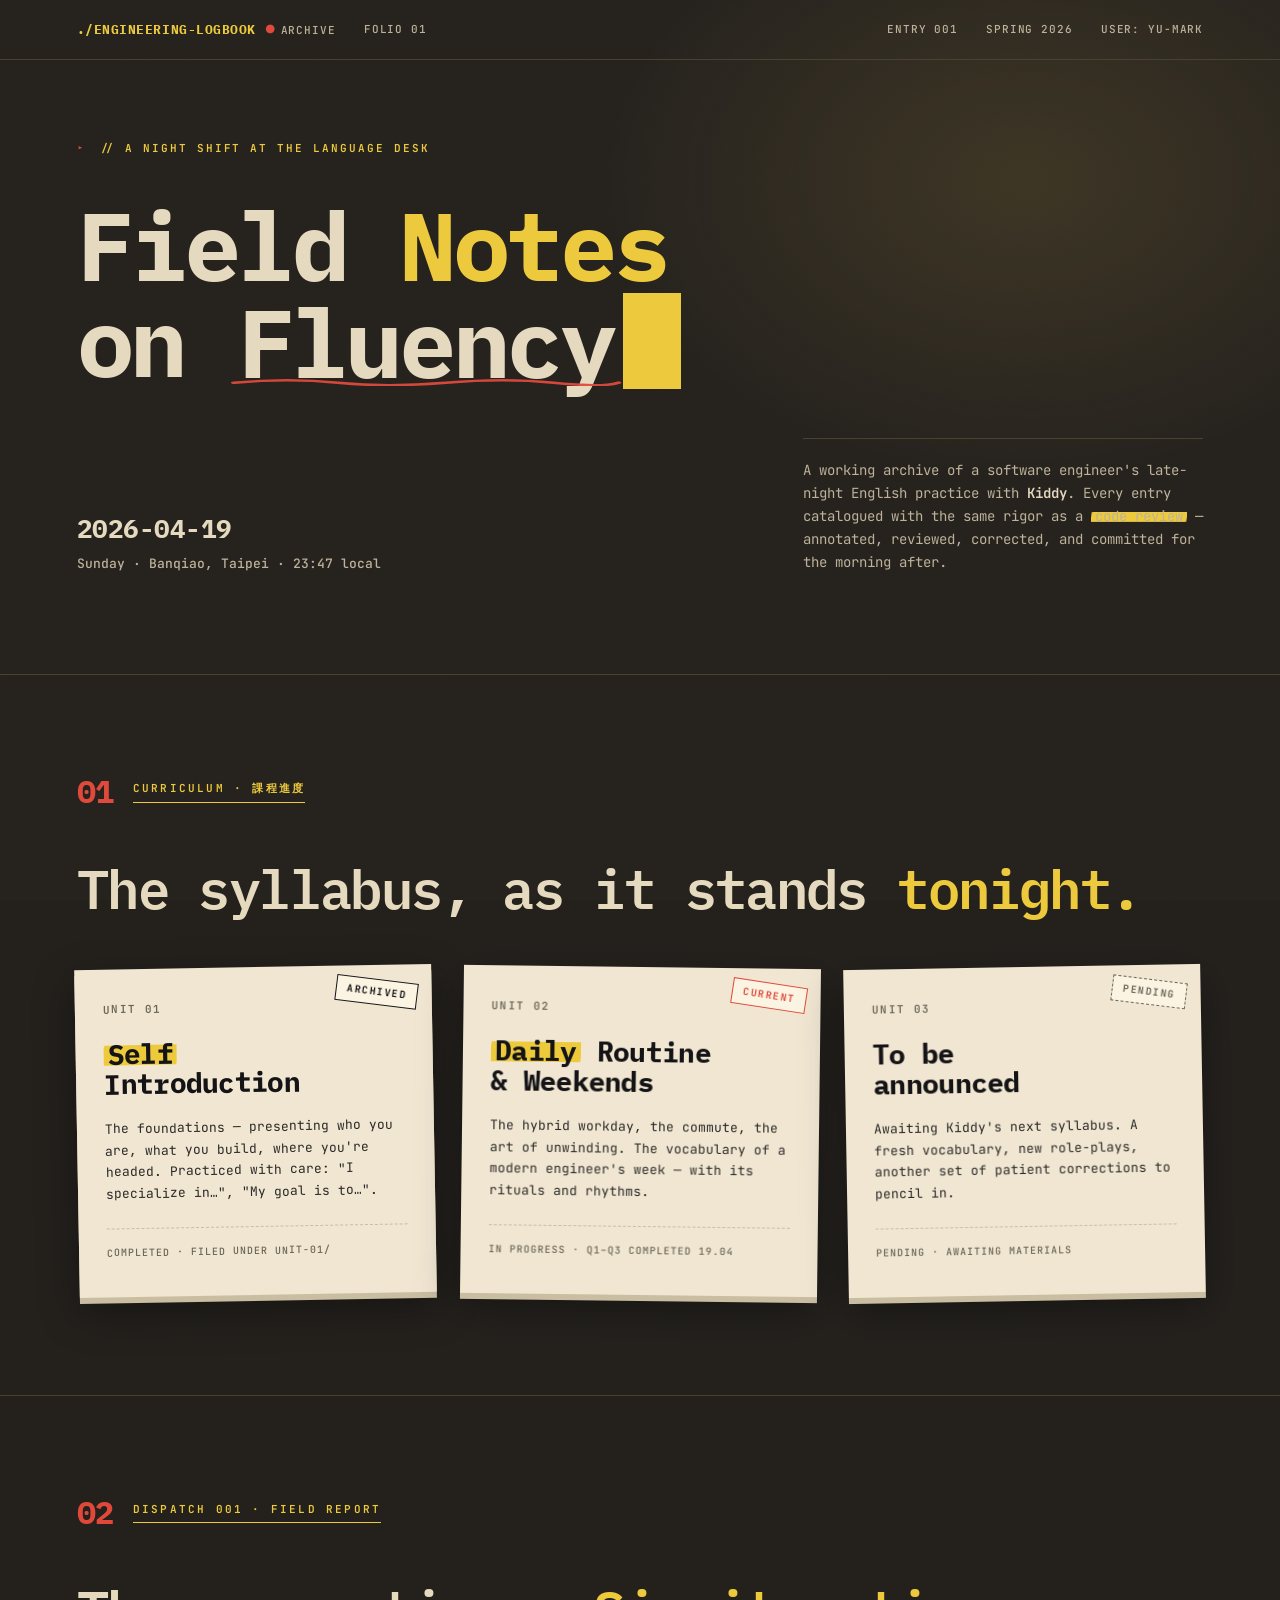
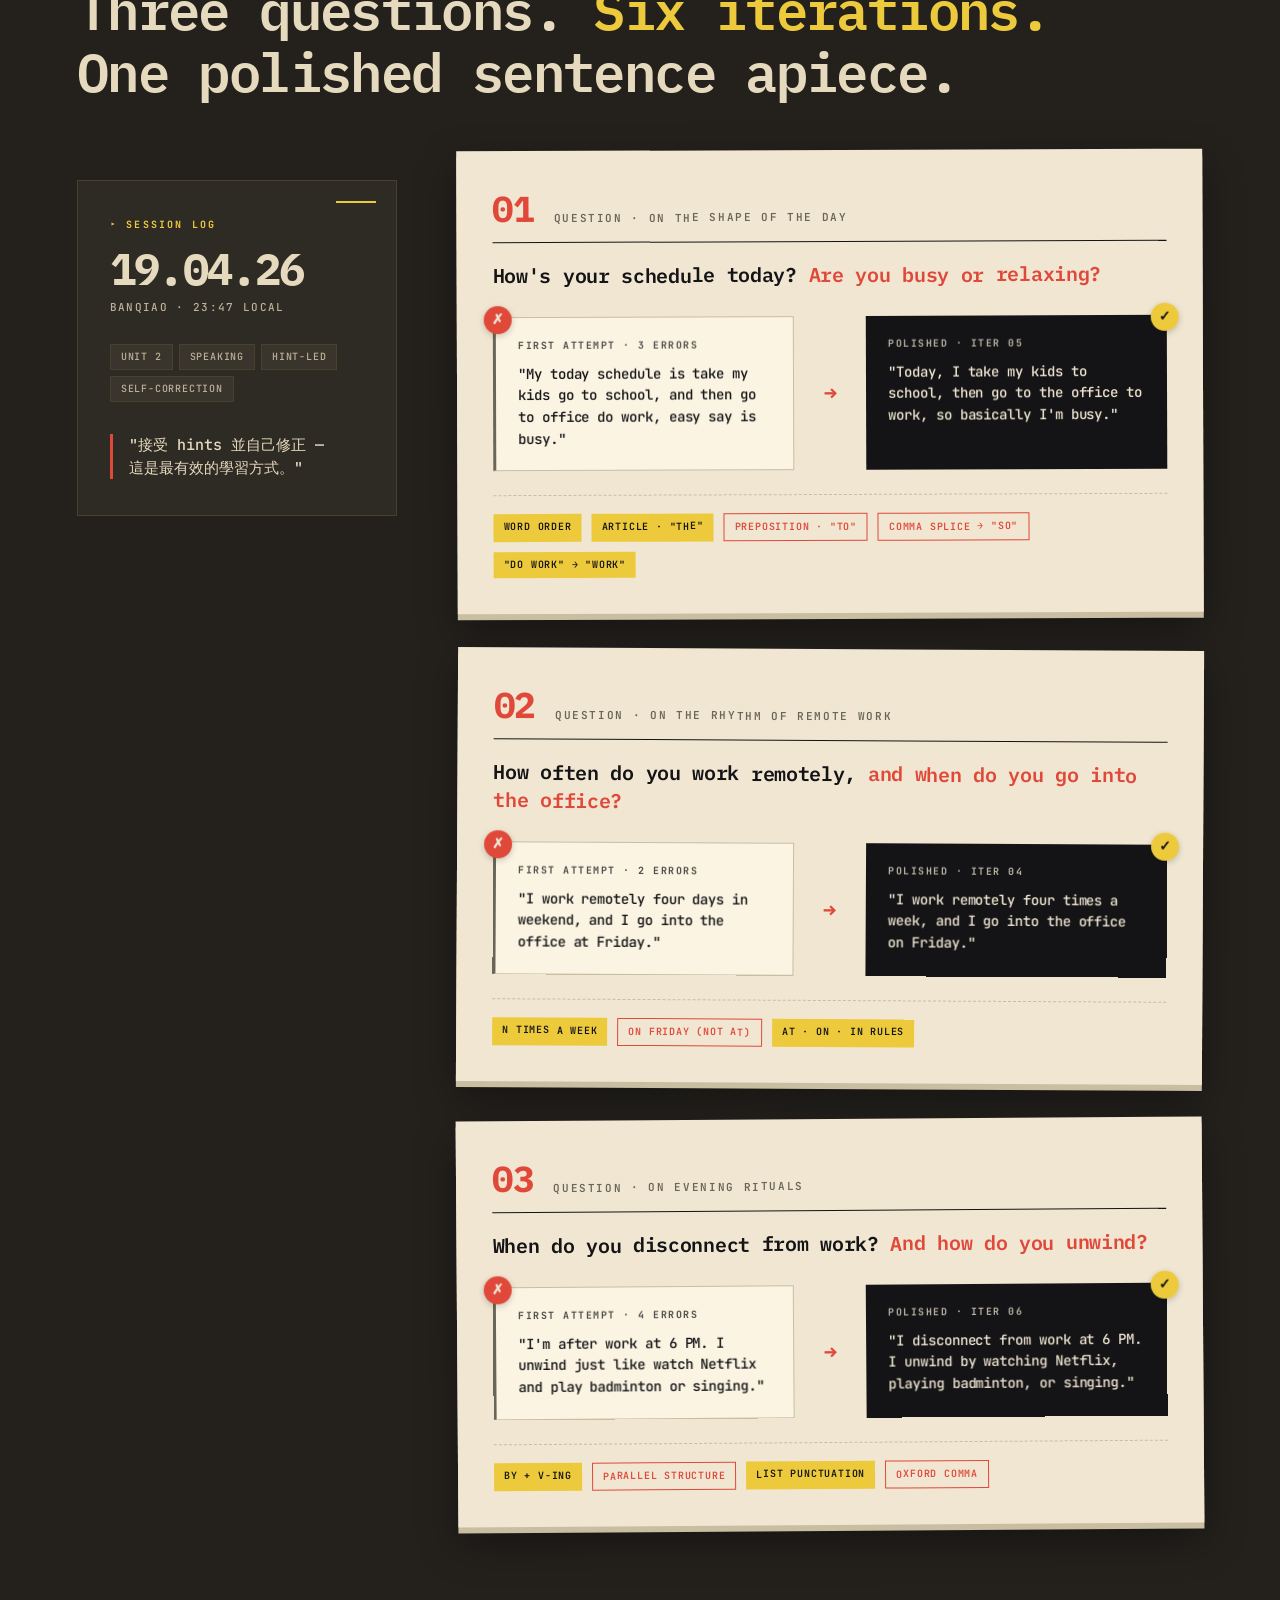
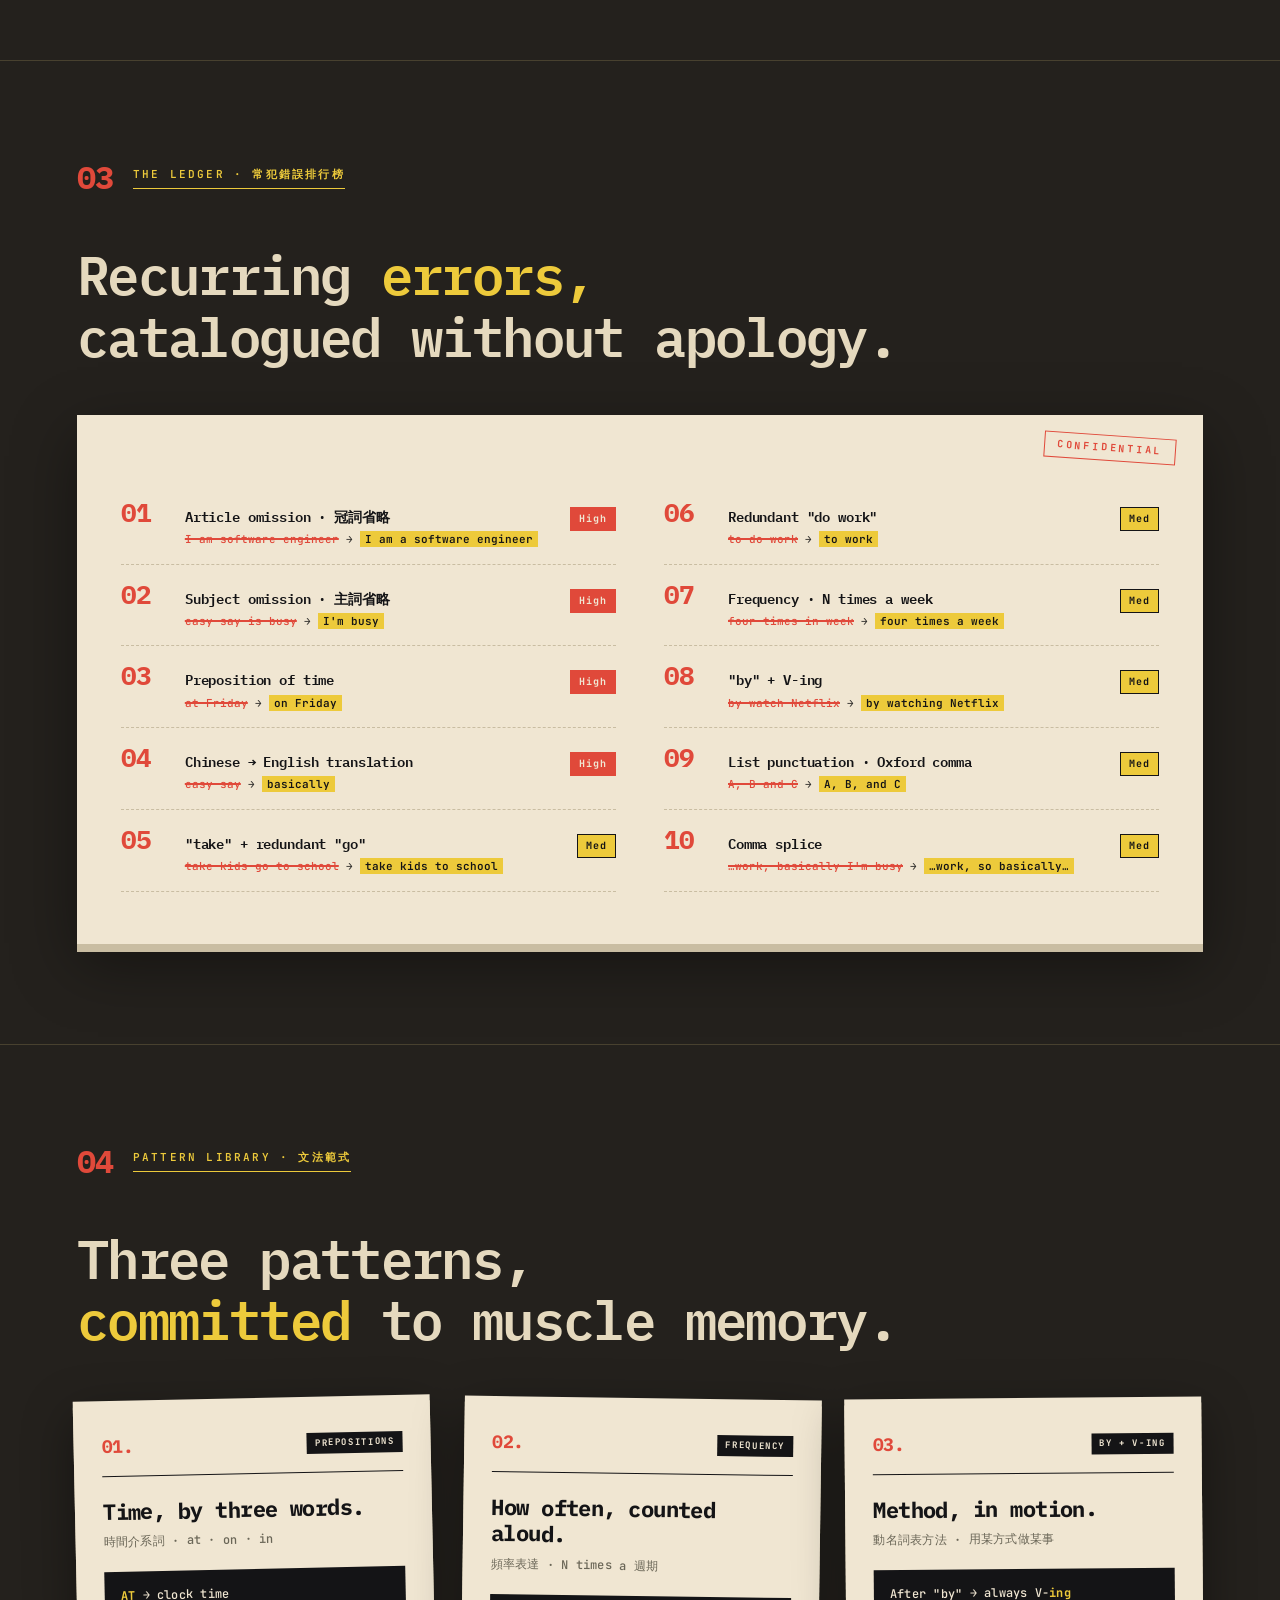
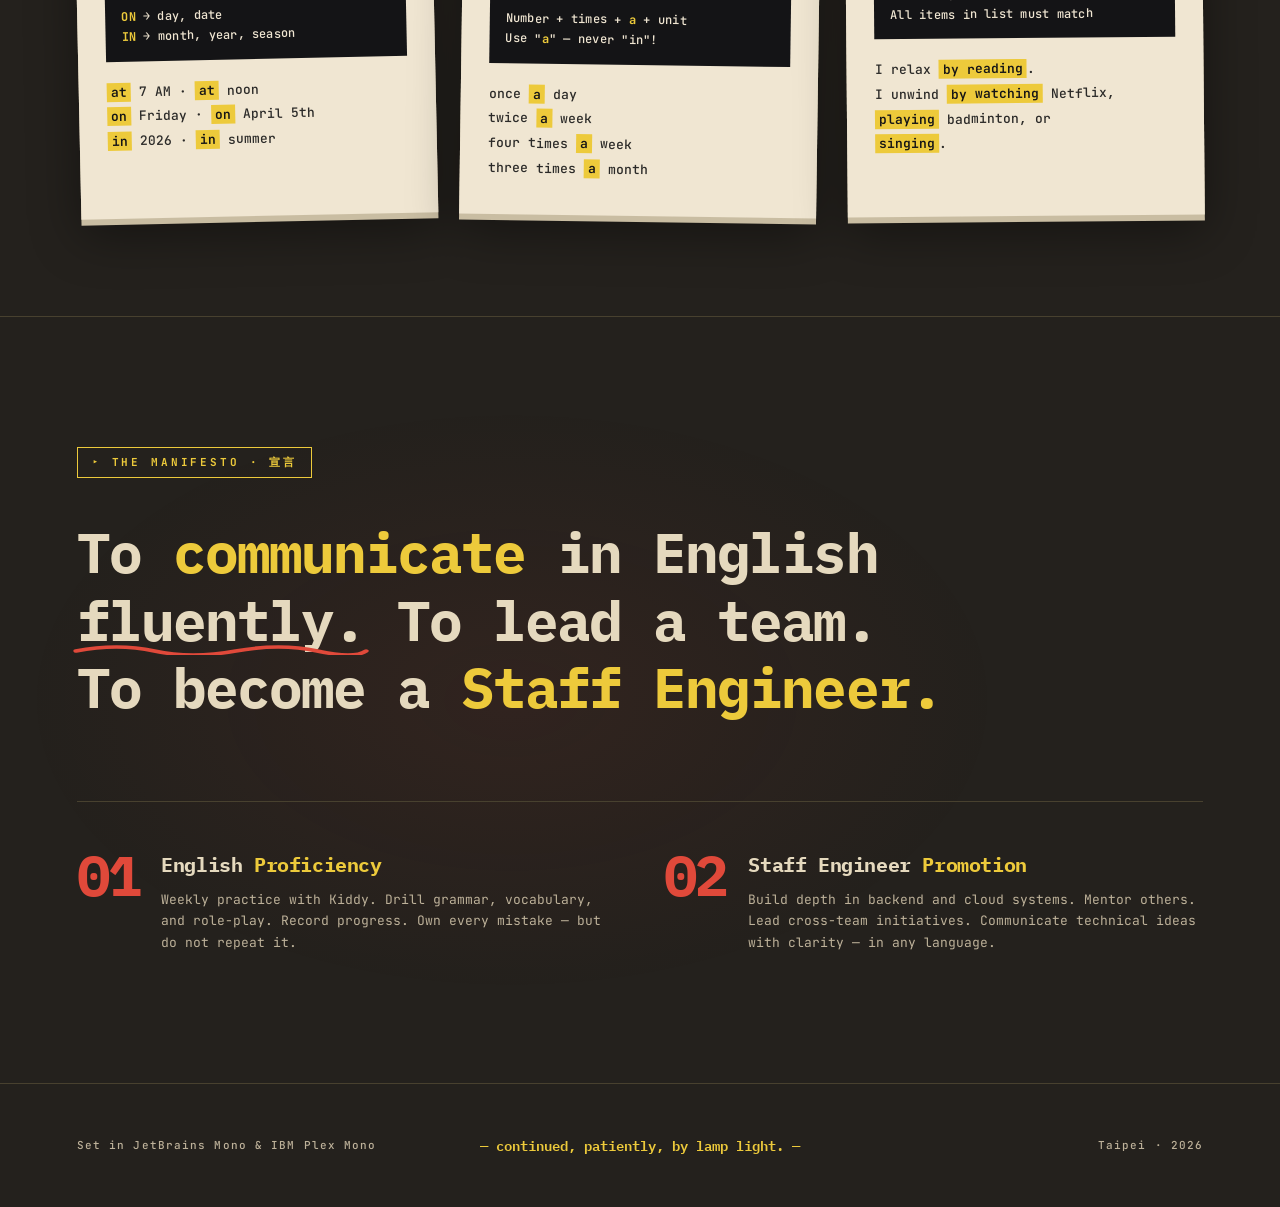
==== dashboard.html @ 689dc73e "feat: add Unit 2 notes, session log, and warm walnut dashboard - Add Unit 2 (Daily Routine) notes an" ====
<!DOCTYPE html>
<html lang="en">
<head>
<meta charset="UTF-8">
<meta name="viewport" content="width=device-width, initial-scale=1.0">
<title>The Engineering Logbook — Yu Mark's Field Notes</title>
<link rel="preconnect" href="https://fonts.googleapis.com">
<link rel="preconnect" href="https://fonts.gstatic.com" crossorigin>
<link href="https://fonts.googleapis.com/css2?family=JetBrains+Mono:ital,wght@0,100..800;1,100..800&family=IBM+Plex+Mono:ital,wght@0,100;0,200;0,300;0,400;0,500;0,600;0,700;1,100;1,200;1,300;1,400;1,500;1,600;1,700&display=swap" rel="stylesheet">
<style>
  :root {
    /* The warm desk — walnut tones, not cold near-black */
    --desk: #24211D;
    --desk-soft: #2E2A24;
    --desk-light: #3A352C;
    --desk-edge: #48412F;

    /* The paper — unchanged, cards should still glow bright */
    --paper: #F0E6D2;
    --paper-bright: #FBF4E3;
    --paper-shadow: #D6CBB2;
    --paper-edge: #C9BDA2;

    /* Text on dark — softer than paper, reduces halation */
    --text-primary: #E5D9BE;
    --text-secondary: #BDB199;
    --text-dim: #847A66;

    /* Real ink colors — used on paper, unchanged */
    --ink: #141416;
    --ink-soft: #2B2A28;
    --ink-light: #6A6657;

    /* Annotation pens — slightly muted for comfort */
    --highlight: #EDCA3B;
    --highlight-deep: #D9B828;
    --pen: #E0493A;
    --pen-deep: #B9311D;
    --eraser: #91C5B8;

    /* Lamp glow — warmer */
    --lamp-glow: rgba(244, 195, 82, 0.12);

    /* Mono system */
    --mono-primary: "JetBrains Mono", ui-monospace, "Menlo", monospace;
    --mono-accent: "IBM Plex Mono", "JetBrains Mono", monospace;
  }

  * { margin: 0; padding: 0; box-sizing: border-box; }
  html { scroll-behavior: smooth; }

  body {
    font-family: var(--mono-primary);
    background: var(--desk);
    color: var(--text-primary);
    font-size: 15px;
    line-height: 1.6;
    font-weight: 400;
    overflow-x: hidden;
    position: relative;
    min-height: 100vh;
    font-feature-settings: "ss02", "calt";
  }

  /* Desk lamp glow — warmer, softer */
  body::after {
    content: '';
    position: fixed;
    top: -20vh;
    right: -20vw;
    width: 80vw;
    height: 80vh;
    background: radial-gradient(ellipse, var(--lamp-glow) 0%, transparent 60%);
    pointer-events: none;
    z-index: 0;
  }

  /* Film grain — reduced opacity since bg is lighter now */
  body::before {
    content: '';
    position: fixed;
    inset: 0;
    background-image: url("data:image/svg+xml;utf8,<svg xmlns='http://www.w3.org/2000/svg' width='220' height='220'><filter id='n'><feTurbulence type='fractalNoise' baseFrequency='0.85' numOctaves='3'/><feColorMatrix values='0 0 0 0 0.95 0 0 0 0 0.9 0 0 0 0 0.8 0 0 0 0.3 0'/></filter><rect width='100%25' height='100%25' filter='url(%23n)'/></svg>");
    opacity: 0.04;
    pointer-events: none;
    z-index: 200;
    mix-blend-mode: screen;
  }

  /* Blinking cursor */
  @keyframes blink {
    0%, 49% { opacity: 1; }
    50%, 100% { opacity: 0; }
  }
  .cursor {
    display: inline-block;
    width: 0.6em;
    height: 1em;
    background: var(--highlight);
    vertical-align: -0.12em;
    margin-left: 0.1em;
    animation: blink 1.1s infinite;
  }

  @keyframes fadeUp {
    from { opacity: 0; transform: translateY(20px); }
    to { opacity: 1; transform: translateY(0); }
  }
  @keyframes slideIn {
    from { opacity: 0; transform: translateX(-20px); }
    to { opacity: 1; transform: translateX(0); }
  }

  /* ═══════ INK / ANNOTATION STYLES ═══════ */

  .highlighted {
    background: linear-gradient(105deg,
      transparent 0%,
      var(--highlight) 2%,
      var(--highlight) 98%,
      transparent 100%);
    background-size: 100% 55%;
    background-position: 0 65%;
    background-repeat: no-repeat;
    padding: 0 4px;
    display: inline;
  }

  .penned {
    position: relative;
    display: inline-block;
    color: var(--pen);
  }
  .penned::after {
    content: '';
    position: absolute;
    left: -2px;
    right: -2px;
    bottom: -5px;
    height: 6px;
    background-image: url("data:image/svg+xml;utf8,<svg xmlns='http://www.w3.org/2000/svg' viewBox='0 0 100 8' preserveAspectRatio='none'><path d='M 0 5 Q 12 1, 25 5 T 50 5 T 75 5 T 100 5' stroke='%23E0493A' stroke-width='1.8' fill='none' stroke-linecap='round'/></svg>");
    background-size: 100% 100%;
    background-repeat: no-repeat;
  }

  .comment {
    color: var(--text-dim);
    font-weight: 400;
  }
  .comment::before { content: '// '; opacity: 0.6; }

  .prompt::before {
    content: '$ ';
    color: var(--highlight);
    font-weight: 600;
  }

  /* ═══════ MASTHEAD ═══════ */

  .masthead {
    padding: 18px 6vw;
    display: flex;
    justify-content: space-between;
    align-items: center;
    font-family: var(--mono-primary);
    font-size: 11px;
    font-weight: 500;
    letter-spacing: 0.08em;
    text-transform: uppercase;
    color: var(--text-secondary);
    border-bottom: 1px solid var(--desk-edge);
    position: relative;
    z-index: 2;
    animation: fadeUp 0.9s ease both;
  }

  .masthead-left, .masthead-right { display: flex; gap: 28px; align-items: center; }

  .masthead-logo {
    color: var(--highlight);
    font-family: var(--mono-accent);
    font-weight: 700;
    font-size: 13px;
    letter-spacing: 0.04em;
    text-transform: uppercase;
    margin-right: 4px;
  }

  .masthead-dot { color: var(--pen); margin: 0 6px; font-size: 14px; }

  /* ═══════ HERO ═══════ */

  .hero {
    padding: 80px 6vw 100px;
    position: relative;
    z-index: 2;
  }

  .hero-eyebrow {
    font-family: var(--mono-primary);
    font-size: 11px;
    letter-spacing: 0.18em;
    text-transform: uppercase;
    color: var(--highlight);
    font-weight: 600;
    margin-bottom: 40px;
    animation: slideIn 0.8s 0.2s both;
  }

  .hero-eyebrow::before {
    content: '▸';
    margin-right: 12px;
    color: var(--pen);
  }

  .hero-title {
    font-family: var(--mono-accent);
    font-weight: 700;
    font-size: clamp(44px, 7.5vw, 116px);
    line-height: 1;
    letter-spacing: -0.045em;
    color: var(--text-primary);
    margin-bottom: 44px;
    animation: fadeUp 1s 0.3s both;
  }

  .hero-title .accent { color: var(--highlight); font-weight: 700; }

  .hero-title .scribbled {
    display: inline-block;
    position: relative;
  }
  .hero-title .scribbled::after {
    content: '';
    position: absolute;
    left: -8px;
    right: -8px;
    bottom: 4px;
    height: 10px;
    background-image: url("data:image/svg+xml;utf8,<svg xmlns='http://www.w3.org/2000/svg' viewBox='0 0 200 12' preserveAspectRatio='none'><path d='M 2 8 Q 30 2, 55 8 T 110 8 T 165 8 T 198 8' stroke='%23E0493A' stroke-width='3' fill='none' stroke-linecap='round' opacity='0.95'/></svg>");
    background-size: 100% 100%;
    background-repeat: no-repeat;
  }

  .hero-sub {
    display: grid;
    grid-template-columns: 1fr 400px;
    gap: 60px;
    align-items: end;
    margin-top: 48px;
    animation: fadeUp 1s 0.5s both;
  }

  .hero-date {
    font-family: var(--mono-primary);
    font-weight: 500;
    font-size: 15px;
    color: var(--text-primary);
    line-height: 1.5;
  }

  .hero-date .big {
    display: block;
    font-family: var(--mono-accent);
    font-weight: 700;
    font-size: 26px;
    letter-spacing: -0.02em;
    margin-bottom: 4px;
  }

  .hero-date .meta {
    color: var(--text-secondary);
    font-size: 13px;
  }

  .hero-lede {
    font-family: var(--mono-primary);
    font-weight: 400;
    font-size: 14px;
    line-height: 1.65;
    color: var(--text-secondary);
    padding-top: 20px;
    border-top: 1px solid var(--desk-edge);
  }

  .hero-lede b { color: var(--text-primary); font-weight: 600; }

  /* ═══════ SECTIONS ═══════ */

  .section {
    padding: 100px 6vw;
    position: relative;
    z-index: 2;
    border-top: 1px solid var(--desk-edge);
  }

  .section-head {
    display: flex;
    align-items: center;
    gap: 20px;
    margin-bottom: 50px;
    flex-wrap: wrap;
  }

  .section-roman {
    font-family: var(--mono-accent);
    font-weight: 700;
    font-size: 32px;
    color: var(--pen);
    line-height: 1;
    letter-spacing: -0.03em;
  }

  .section-kicker {
    font-family: var(--mono-primary);
    font-size: 11px;
    letter-spacing: 0.2em;
    text-transform: uppercase;
    color: var(--highlight);
    padding-bottom: 4px;
    border-bottom: 1px solid var(--highlight);
    font-weight: 600;
  }

  .section-title {
    font-family: var(--mono-accent);
    font-weight: 600;
    font-size: clamp(30px, 4.2vw, 58px);
    line-height: 1.15;
    letter-spacing: -0.03em;
    margin-bottom: 48px;
    color: var(--text-primary);
    max-width: 1100px;
  }

  .section-title .accent { color: var(--highlight); }

  /* ═══════ CURRICULUM ═══════ */

  .curriculum {
    display: grid;
    grid-template-columns: repeat(3, 1fr);
    gap: 28px;
  }

  .paper-card {
    background: var(--paper);
    color: var(--ink);
    padding: 32px 28px 36px;
    position: relative;
    transition: transform 0.4s cubic-bezier(0.2, 0.7, 0.2, 1), box-shadow 0.4s cubic-bezier(0.2, 0.7, 0.2, 1);
    box-shadow:
      0 6px 0 var(--paper-edge),
      0 14px 40px rgba(0, 0, 0, 0.4);
  }

  .paper-card.tilt-l { transform: rotate(-1deg); }
  .paper-card.tilt-r { transform: rotate(0.7deg); }

  .paper-card:hover {
    transform: translateY(-6px) rotate(0) !important;
    box-shadow:
      0 12px 0 var(--paper-edge),
      0 22px 50px rgba(0, 0, 0, 0.45),
      0 0 60px rgba(237, 202, 59, 0.15);
  }

  .card-stamp {
    position: absolute;
    top: 14px;
    right: 14px;
    font-family: var(--mono-primary);
    font-size: 10px;
    font-weight: 700;
    letter-spacing: 0.15em;
    padding: 4px 10px;
    border: 1.5px solid var(--ink);
    color: var(--ink);
    text-transform: uppercase;
    transform: rotate(8deg);
    background: var(--paper-bright);
  }

  .card-stamp.active { border-color: var(--pen); color: var(--pen); }
  .card-stamp.future { border-color: var(--ink-light); color: var(--ink-light); border-style: dashed; }

  .card-meta {
    font-family: var(--mono-primary);
    font-size: 11px;
    font-weight: 600;
    letter-spacing: 0.12em;
    text-transform: uppercase;
    color: var(--ink-light);
    margin-bottom: 20px;
  }

  .card-title {
    font-family: var(--mono-accent);
    font-weight: 700;
    font-size: 28px;
    line-height: 1.1;
    letter-spacing: -0.025em;
    margin-bottom: 18px;
    color: var(--ink);
  }

  .card-desc {
    font-family: var(--mono-primary);
    font-size: 13px;
    font-weight: 400;
    line-height: 1.65;
    color: var(--ink-soft);
    margin-bottom: 24px;
  }

  .card-footer {
    font-family: var(--mono-primary);
    font-size: 10px;
    letter-spacing: 0.1em;
    text-transform: uppercase;
    color: var(--ink-light);
    padding-top: 16px;
    border-top: 1px dashed var(--paper-edge);
    font-weight: 500;
  }

  /* ═══════ DISPATCH ═══════ */

  .dispatch {
    display: grid;
    grid-template-columns: 320px 1fr;
    gap: 60px;
    align-items: start;
  }

  .dispatch-meta {
    position: sticky;
    top: 30px;
    background: var(--desk-soft);
    padding: 36px 32px;
    border: 1px solid var(--desk-edge);
    position: relative;
  }

  .dispatch-meta::before {
    content: '';
    position: absolute;
    top: 20px;
    right: 20px;
    width: 40px;
    height: 2px;
    background: var(--highlight);
  }

  .dispatch-label {
    font-family: var(--mono-primary);
    font-size: 10px;
    font-weight: 700;
    letter-spacing: 0.22em;
    text-transform: uppercase;
    color: var(--highlight);
    margin-bottom: 14px;
  }

  .dispatch-date-big {
    font-family: var(--mono-accent);
    font-weight: 700;
    font-size: 44px;
    line-height: 1;
    letter-spacing: -0.04em;
    color: var(--text-primary);
    margin-bottom: 8px;
  }

  .dispatch-place {
    font-family: var(--mono-primary);
    font-size: 11px;
    font-weight: 500;
    letter-spacing: 0.12em;
    text-transform: uppercase;
    color: var(--text-secondary);
    margin-bottom: 28px;
  }

  .dispatch-tags {
    display: flex;
    flex-wrap: wrap;
    gap: 6px;
    margin-bottom: 32px;
  }

  .dtag {
    font-family: var(--mono-primary);
    font-size: 10px;
    font-weight: 500;
    letter-spacing: 0.08em;
    text-transform: uppercase;
    padding: 4px 10px;
    background: var(--desk-light);
    color: var(--text-secondary);
    border: 1px solid var(--desk-edge);
  }

  .dispatch-quote {
    font-family: var(--mono-primary);
    font-weight: 500;
    font-size: 15px;
    line-height: 1.5;
    color: var(--text-primary);
    padding-left: 16px;
    border-left: 3px solid var(--pen);
  }

  /* Q&A on paper */
  .qa {
    background: var(--paper);
    color: var(--ink);
    padding: 40px 36px 36px;
    margin-bottom: 36px;
    position: relative;
    box-shadow:
      0 6px 0 var(--paper-edge),
      0 16px 40px rgba(0, 0, 0, 0.4);
    transform: rotate(-0.2deg);
  }
  .qa:nth-child(2) { transform: rotate(0.3deg); }
  .qa:nth-child(3) { transform: rotate(-0.4deg); }

  .qa-header {
    display: flex;
    align-items: baseline;
    gap: 20px;
    margin-bottom: 18px;
    padding-bottom: 14px;
    border-bottom: 1.5px solid var(--ink);
  }

  .qa-num {
    font-family: var(--mono-accent);
    font-weight: 700;
    font-size: 36px;
    line-height: 1;
    color: var(--pen);
    letter-spacing: -0.04em;
  }

  .qa-label {
    font-family: var(--mono-primary);
    font-size: 11px;
    font-weight: 600;
    letter-spacing: 0.15em;
    text-transform: uppercase;
    color: var(--ink-light);
  }

  .qa-question {
    font-family: var(--mono-accent);
    font-weight: 600;
    font-size: 20px;
    line-height: 1.4;
    color: var(--ink);
    margin-bottom: 28px;
    letter-spacing: -0.015em;
    max-width: 720px;
  }

  .qa-question .accent { color: var(--pen); font-weight: 600; }

  .qa-flow {
    display: grid;
    grid-template-columns: 1fr 44px 1fr;
    gap: 14px;
    align-items: stretch;
    margin-bottom: 24px;
  }

  .flow-card {
    padding: 20px 22px;
    position: relative;
  }

  .flow-attempt {
    background: var(--paper-bright);
    border: 1px solid var(--paper-edge);
    border-left: 3px solid var(--ink-light);
    position: relative;
  }

  .flow-attempt::before {
    content: '✗';
    position: absolute;
    top: -12px;
    left: -12px;
    width: 28px;
    height: 28px;
    background: var(--pen);
    color: var(--paper);
    border-radius: 50%;
    display: flex;
    align-items: center;
    justify-content: center;
    font-family: var(--mono-primary);
    font-weight: 700;
    font-size: 14px;
    box-shadow: 0 2px 6px rgba(0, 0, 0, 0.2);
  }

  .flow-final {
    background: var(--ink);
    color: var(--paper);
    position: relative;
  }

  .flow-final::before {
    content: '✓';
    position: absolute;
    top: -12px;
    right: -12px;
    width: 28px;
    height: 28px;
    background: var(--highlight);
    color: var(--ink);
    border-radius: 50%;
    display: flex;
    align-items: center;
    justify-content: center;
    font-family: var(--mono-primary);
    font-weight: 700;
    font-size: 14px;
    box-shadow: 0 2px 6px rgba(0, 0, 0, 0.2);
  }

  .flow-label {
    font-family: var(--mono-primary);
    font-size: 10px;
    font-weight: 700;
    letter-spacing: 0.15em;
    text-transform: uppercase;
    margin-bottom: 10px;
    opacity: 0.75;
  }

  .flow-text {
    font-family: var(--mono-primary);
    font-size: 14px;
    line-height: 1.55;
    font-weight: 500;
    letter-spacing: -0.005em;
  }

  .flow-final .flow-text { font-weight: 500; color: var(--paper); }

  .flow-arrow {
    display: flex;
    align-items: center;
    justify-content: center;
    font-family: var(--mono-accent);
    font-weight: 600;
    font-size: 22px;
    color: var(--pen);
  }

  .qa-takeaways {
    display: flex;
    flex-wrap: wrap;
    gap: 10px;
    padding-top: 18px;
    border-top: 1px dashed var(--paper-edge);
    margin-top: 8px;
  }

  .takeaway {
    font-family: var(--mono-primary);
    font-size: 10px;
    font-weight: 600;
    letter-spacing: 0.08em;
    text-transform: uppercase;
    padding: 5px 10px;
    color: var(--ink);
  }
  .takeaway.hi { background: var(--highlight); }
  .takeaway.pen { border: 1.5px solid var(--pen); color: var(--pen); }

  /* ═══════ LEDGER ═══════ */

  .ledger-wrap {
    background: var(--paper);
    color: var(--ink);
    padding: 52px 44px;
    box-shadow:
      0 8px 0 var(--paper-edge),
      0 20px 60px rgba(0, 0, 0, 0.4);
    position: relative;
  }

  .ledger-wrap::before {
    content: 'CONFIDENTIAL';
    position: absolute;
    top: 20px;
    right: 28px;
    font-family: var(--mono-primary);
    font-size: 10px;
    font-weight: 700;
    letter-spacing: 0.28em;
    color: var(--pen);
    border: 1.5px solid var(--pen);
    padding: 4px 12px;
    transform: rotate(4deg);
  }

  .ledger {
    columns: 2;
    column-gap: 48px;
    margin-top: 16px;
  }

  .mistake {
    break-inside: avoid;
    display: grid;
    grid-template-columns: 48px 1fr auto;
    gap: 16px;
    align-items: baseline;
    padding: 16px 0;
    border-bottom: 1px dashed var(--paper-edge);
  }

  .mistake-rank {
    font-family: var(--mono-accent);
    font-weight: 700;
    font-size: 26px;
    color: var(--pen);
    line-height: 1;
    letter-spacing: -0.02em;
  }

  .mistake-name {
    font-family: var(--mono-accent);
    font-weight: 600;
    font-size: 14px;
    line-height: 1.3;
    margin-bottom: 6px;
    color: var(--ink);
    letter-spacing: -0.01em;
  }

  .mistake-ex {
    font-family: var(--mono-primary);
    font-size: 11px;
    font-weight: 400;
    color: var(--ink-soft);
    line-height: 1.5;
  }

  .mistake-ex .wrong {
    color: var(--pen);
    text-decoration: line-through;
    text-decoration-thickness: 1.5px;
    font-weight: 500;
  }
  .mistake-ex .right {
    color: var(--ink);
    font-weight: 600;
    background: var(--highlight);
    padding: 1px 5px;
  }

  .mistake-count {
    font-family: var(--mono-primary);
    font-size: 10px;
    font-weight: 700;
    letter-spacing: 0.1em;
    padding: 3px 8px;
    color: var(--ink);
    border: 1.5px solid var(--ink);
    white-space: nowrap;
  }
  .mistake-count.hi { background: var(--pen); color: var(--paper); border-color: var(--pen); }
  .mistake-count.med { background: var(--highlight); border-color: var(--ink); }

  /* ═══════ PATTERNS ═══════ */

  .patterns {
    display: grid;
    grid-template-columns: repeat(3, 1fr);
    gap: 28px;
  }

  .pattern {
    background: var(--paper);
    color: var(--ink);
    padding: 32px 28px;
    position: relative;
    transition: transform 0.4s cubic-bezier(0.2, 0.7, 0.2, 1), box-shadow 0.4s ease;
    box-shadow:
      0 6px 0 var(--paper-edge),
      0 16px 50px rgba(0, 0, 0, 0.4);
  }

  .pattern:nth-child(1) { transform: rotate(-1.2deg); }
  .pattern:nth-child(2) { transform: rotate(0.8deg); }
  .pattern:nth-child(3) { transform: rotate(-0.5deg); }

  .pattern:hover {
    transform: translateY(-10px) rotate(0) !important;
    box-shadow:
      0 14px 0 var(--pen),
      0 26px 60px rgba(0, 0, 0, 0.45),
      0 0 80px rgba(237, 202, 59, 0.18);
  }

  .pattern-header {
    display: flex;
    justify-content: space-between;
    align-items: center;
    margin-bottom: 22px;
    padding-bottom: 14px;
    border-bottom: 1.5px solid var(--ink);
  }

  .pattern-num {
    font-family: var(--mono-accent);
    font-weight: 700;
    font-size: 18px;
    color: var(--pen);
    letter-spacing: -0.02em;
  }

  .pattern-chip {
    font-family: var(--mono-primary);
    font-size: 9px;
    font-weight: 700;
    letter-spacing: 0.18em;
    text-transform: uppercase;
    background: var(--ink);
    color: var(--paper);
    padding: 3px 8px;
  }

  .pattern-title {
    font-family: var(--mono-accent);
    font-weight: 700;
    font-size: 22px;
    line-height: 1.2;
    letter-spacing: -0.025em;
    margin-bottom: 8px;
    color: var(--ink);
  }

  .pattern-zh {
    font-family: var(--mono-primary);
    font-size: 12px;
    font-weight: 500;
    color: var(--ink-light);
    margin-bottom: 20px;
    letter-spacing: 0.02em;
  }

  .pattern-rule {
    font-family: var(--mono-primary);
    font-size: 12px;
    font-weight: 500;
    background: var(--ink);
    color: var(--paper);
    padding: 14px 16px;
    line-height: 1.7;
    margin-bottom: 20px;
    letter-spacing: 0.02em;
  }

  .pattern-rule b { color: var(--highlight); font-weight: 700; }

  .pattern-ex {
    font-family: var(--mono-primary);
    font-size: 13px;
    font-weight: 500;
    line-height: 1.75;
    color: var(--ink-soft);
  }

  .pattern-ex > div { margin-bottom: 2px; }
  .pattern-ex .hl {
    background: var(--highlight);
    color: var(--ink);
    padding: 1px 4px;
    font-weight: 600;
  }

  /* ═══════ MANIFESTO ═══════ */

  .manifesto {
    padding: 130px 6vw;
    position: relative;
    z-index: 2;
    border-top: 1px solid var(--desk-edge);
    overflow: hidden;
  }

  .manifesto::before {
    content: '';
    position: absolute;
    top: 50%;
    left: -20vw;
    transform: translateY(-50%);
    width: 120vw;
    height: 120%;
    background: radial-gradient(ellipse at center, rgba(224, 73, 58, 0.07) 0%, transparent 45%);
    pointer-events: none;
  }

  .manifesto-inner {
    position: relative;
    z-index: 2;
    max-width: 1200px;
  }

  .manifesto-label {
    font-family: var(--mono-primary);
    font-size: 11px;
    font-weight: 700;
    letter-spacing: 0.26em;
    text-transform: uppercase;
    color: var(--highlight);
    margin-bottom: 40px;
    display: inline-block;
    padding: 6px 14px;
    border: 1px solid var(--highlight);
  }

  .manifesto-text {
    font-family: var(--mono-accent);
    font-weight: 700;
    font-size: clamp(28px, 4.4vw, 68px);
    line-height: 1.2;
    letter-spacing: -0.035em;
    color: var(--text-primary);
  }

  .manifesto-text .accent { color: var(--highlight); }

  .manifesto-text .scribble-under {
    position: relative;
    display: inline-block;
  }
  .manifesto-text .scribble-under::after {
    content: '';
    position: absolute;
    left: -4px;
    right: -4px;
    bottom: -2px;
    height: 14px;
    background-image: url("data:image/svg+xml;utf8,<svg xmlns='http://www.w3.org/2000/svg' viewBox='0 0 200 14' preserveAspectRatio='none'><path d='M 2 10 Q 30 2, 55 10 T 110 10 T 165 10 T 198 10' stroke='%23E0493A' stroke-width='3.5' fill='none' stroke-linecap='round'/></svg>");
    background-size: 100% 100%;
    background-repeat: no-repeat;
  }

  .manifesto-goals {
    margin-top: 80px;
    display: grid;
    grid-template-columns: repeat(2, 1fr);
    gap: 48px;
    padding-top: 50px;
    border-top: 1px solid var(--desk-edge);
  }

  .goal {
    display: flex;
    gap: 22px;
    align-items: flex-start;
  }

  .goal-num {
    font-family: var(--mono-accent);
    font-weight: 700;
    font-size: 56px;
    line-height: 0.85;
    color: var(--pen);
    letter-spacing: -0.05em;
  }

  .goal-body h3 {
    font-family: var(--mono-accent);
    font-weight: 700;
    font-size: 20px;
    line-height: 1.25;
    margin-bottom: 12px;
    color: var(--text-primary);
    letter-spacing: -0.02em;
  }

  .goal-body h3 .accent { color: var(--highlight); }

  .goal-body p {
    font-family: var(--mono-primary);
    font-size: 13px;
    font-weight: 400;
    line-height: 1.65;
    color: var(--text-secondary);
  }

  /* ═══════ COLOPHON ═══════ */

  .colophon {
    padding: 50px 6vw;
    border-top: 1px solid var(--desk-edge);
    position: relative;
    z-index: 2;
    display: grid;
    grid-template-columns: 1fr auto 1fr;
    gap: 32px;
    align-items: center;
    font-family: var(--mono-primary);
    font-size: 11px;
    font-weight: 500;
    letter-spacing: 0.1em;
    color: var(--text-secondary);
  }

  .colophon-right { text-align: right; }

  .colophon-mark {
    font-family: var(--mono-accent);
    font-weight: 600;
    font-size: 14px;
    letter-spacing: 0;
    text-transform: none;
    color: var(--highlight);
    white-space: nowrap;
  }

  /* ═══════ SCROLL REVEAL ═══════ */

  .reveal {
    opacity: 0;
    transform: translateY(32px);
    transition: opacity 1s cubic-bezier(0.2, 0.7, 0.2, 1), transform 1s cubic-bezier(0.2, 0.7, 0.2, 1);
  }
  .reveal.visible { opacity: 1; transform: translateY(0); }

  /* ═══════ RESPONSIVE ═══════ */

  @media (max-width: 960px) {
    .masthead { flex-direction: column; gap: 10px; align-items: flex-start; }
    .hero-sub { grid-template-columns: 1fr; gap: 32px; }
    .curriculum { grid-template-columns: 1fr; }
    .dispatch { grid-template-columns: 1fr; gap: 40px; }
    .dispatch-meta { position: static; }
    .qa-flow { grid-template-columns: 1fr; }
    .flow-arrow { transform: rotate(90deg); padding: 12px 0; }
    .ledger { columns: 1; column-gap: 0; }
    .patterns { grid-template-columns: 1fr; }
    .manifesto-goals { grid-template-columns: 1fr; gap: 32px; }
    .section { padding: 72px 6vw; }
    .colophon { grid-template-columns: 1fr; text-align: center; }
    .colophon-right { text-align: center; }
  }
</style>
</head>
<body>

  <!-- ═══════ MASTHEAD ═══════ -->
  <header class="masthead">
    <div class="masthead-left">
      <span><span class="masthead-logo">./engineering-logbook</span><span class="masthead-dot">●</span>Archive</span>
      <span>Folio 01</span>
    </div>
    <div class="masthead-right">
      <span>Entry 001</span>
      <span>Spring 2026</span>
      <span>User: yu-mark</span>
    </div>
  </header>

  <!-- ═══════ HERO ═══════ -->
  <section class="hero">
    <div class="hero-eyebrow">// a night shift at the language desk</div>
    <h1 class="hero-title">
      Field <span class="accent">Notes</span><br>
      on <span class="scribbled">Fluency</span><span class="cursor"></span>
    </h1>
    <div class="hero-sub">
      <div class="hero-date">
        <span class="big">2026-04-19</span>
        <span class="meta">Sunday · Banqiao, Taipei · 23:47 local</span>
      </div>
      <p class="hero-lede">
        A working archive of a software engineer's late-night English practice with <b>Kiddy</b>. Every entry catalogued with the same rigor as a <span class="highlighted">code review</span> — annotated, reviewed, corrected, and committed for the morning after.
      </p>
    </div>
  </section>

  <!-- ═══════ CURRICULUM ═══════ -->
  <section class="section reveal">
    <div class="section-head">
      <span class="section-roman">01</span>
      <span class="section-kicker">Curriculum · 課程進度</span>
    </div>
    <h2 class="section-title">The syllabus, as it stands <span class="accent">tonight.</span></h2>

    <div class="curriculum">
      <article class="paper-card tilt-l">
        <span class="card-stamp">Archived</span>
        <div class="card-meta">Unit 01</div>
        <h3 class="card-title"><span class="highlighted">Self</span><br>Introduction</h3>
        <p class="card-desc">The foundations — presenting who you are, what you build, where you're headed. Practiced with care: "I specialize in…", "My goal is to…".</p>
        <div class="card-footer">Completed · filed under unit-01/</div>
      </article>

      <article class="paper-card active tilt-r">
        <span class="card-stamp active">Current</span>
        <div class="card-meta">Unit 02</div>
        <h3 class="card-title"><span class="highlighted">Daily</span> Routine<br>& Weekends</h3>
        <p class="card-desc">The hybrid workday, the commute, the art of unwinding. The vocabulary of a modern engineer's week — with its rituals and rhythms.</p>
        <div class="card-footer">In Progress · Q1–Q3 completed 19.04</div>
      </article>

      <article class="paper-card tilt-l">
        <span class="card-stamp future">Pending</span>
        <div class="card-meta">Unit 03</div>
        <h3 class="card-title">To be<br>announced</h3>
        <p class="card-desc">Awaiting Kiddy's next syllabus. A fresh vocabulary, new role-plays, another set of patient corrections to pencil in.</p>
        <div class="card-footer">Pending · awaiting materials</div>
      </article>
    </div>
  </section>

  <!-- ═══════ DISPATCH ═══════ -->
  <section class="section reveal">
    <div class="section-head">
      <span class="section-roman">02</span>
      <span class="section-kicker">Dispatch 001 · field report</span>
    </div>
    <h2 class="section-title">Three questions. <span class="accent">Six iterations.</span><br>One polished sentence apiece.</h2>

    <div class="dispatch">
      <aside class="dispatch-meta">
        <div class="dispatch-label">▸ Session Log</div>
        <div class="dispatch-date-big">19.04.26</div>
        <div class="dispatch-place">Banqiao · 23:47 local</div>
        <div class="dispatch-tags">
          <span class="dtag">Unit 2</span>
          <span class="dtag">Speaking</span>
          <span class="dtag">Hint-Led</span>
          <span class="dtag">Self-Correction</span>
        </div>
        <p class="dispatch-quote">
          "接受 hints 並自己修正 —<br>這是最有效的學習方式。"
        </p>
      </aside>

      <div>
        <!-- Q1 -->
        <article class="qa">
          <div class="qa-header">
            <span class="qa-num">01</span>
            <span class="qa-label">Question · On the shape of the day</span>
          </div>
          <p class="qa-question">How's your schedule today? <span class="accent">Are you busy or relaxing?</span></p>
          <div class="qa-flow">
            <div class="flow-card flow-attempt">
              <div class="flow-label">first attempt · 3 errors</div>
              <p class="flow-text">"My today schedule is take my kids go to school, and then go to office do work, easy say is busy."</p>
            </div>
            <div class="flow-arrow">→</div>
            <div class="flow-card flow-final">
              <div class="flow-label">polished · iter 05</div>
              <p class="flow-text">"Today, I take my kids to school, then go to the office to work, so basically I'm busy."</p>
            </div>
          </div>
          <div class="qa-takeaways">
            <span class="takeaway hi">Word order</span>
            <span class="takeaway hi">Article · "the"</span>
            <span class="takeaway pen">Preposition · "to"</span>
            <span class="takeaway pen">Comma splice → "so"</span>
            <span class="takeaway hi">"do work" → "work"</span>
          </div>
        </article>

        <!-- Q2 -->
        <article class="qa">
          <div class="qa-header">
            <span class="qa-num">02</span>
            <span class="qa-label">Question · On the rhythm of remote work</span>
          </div>
          <p class="qa-question">How often do you work remotely, <span class="accent">and when do you go into the office?</span></p>
          <div class="qa-flow">
            <div class="flow-card flow-attempt">
              <div class="flow-label">first attempt · 2 errors</div>
              <p class="flow-text">"I work remotely four days in weekend, and I go into the office at Friday."</p>
            </div>
            <div class="flow-arrow">→</div>
            <div class="flow-card flow-final">
              <div class="flow-label">polished · iter 04</div>
              <p class="flow-text">"I work remotely four times a week, and I go into the office on Friday."</p>
            </div>
          </div>
          <div class="qa-takeaways">
            <span class="takeaway hi">N times <b>a</b> week</span>
            <span class="takeaway pen">ON Friday (not AT)</span>
            <span class="takeaway hi">at · on · in rules</span>
          </div>
        </article>

        <!-- Q3 -->
        <article class="qa">
          <div class="qa-header">
            <span class="qa-num">03</span>
            <span class="qa-label">Question · On evening rituals</span>
          </div>
          <p class="qa-question">When do you disconnect from work? <span class="accent">And how do you unwind?</span></p>
          <div class="qa-flow">
            <div class="flow-card flow-attempt">
              <div class="flow-label">first attempt · 4 errors</div>
              <p class="flow-text">"I'm after work at 6 PM. I unwind just like watch Netflix and play badminton or singing."</p>
            </div>
            <div class="flow-arrow">→</div>
            <div class="flow-card flow-final">
              <div class="flow-label">polished · iter 06</div>
              <p class="flow-text">"I disconnect from work at 6 PM. I unwind by watching Netflix, playing badminton, or singing."</p>
            </div>
          </div>
          <div class="qa-takeaways">
            <span class="takeaway hi">by + V-ing</span>
            <span class="takeaway pen">Parallel structure</span>
            <span class="takeaway hi">List punctuation</span>
            <span class="takeaway pen">Oxford comma</span>
          </div>
        </article>
      </div>
    </div>
  </section>

  <!-- ═══════ LEDGER ═══════ -->
  <section class="section reveal">
    <div class="section-head">
      <span class="section-roman">03</span>
      <span class="section-kicker">The Ledger · 常犯錯誤排行榜</span>
    </div>
    <h2 class="section-title">Recurring <span class="accent">errors,</span><br>catalogued without apology.</h2>

    <div class="ledger-wrap">
      <div class="ledger">
        <div class="mistake">
          <span class="mistake-rank">01</span>
          <div>
            <div class="mistake-name">Article omission · 冠詞省略</div>
            <div class="mistake-ex"><span class="wrong">I am software engineer</span> → <span class="right">I am a software engineer</span></div>
          </div>
          <span class="mistake-count hi">High</span>
        </div>
        <div class="mistake">
          <span class="mistake-rank">02</span>
          <div>
            <div class="mistake-name">Subject omission · 主詞省略</div>
            <div class="mistake-ex"><span class="wrong">easy say is busy</span> → <span class="right">I'm busy</span></div>
          </div>
          <span class="mistake-count hi">High</span>
        </div>
        <div class="mistake">
          <span class="mistake-rank">03</span>
          <div>
            <div class="mistake-name">Preposition of time</div>
            <div class="mistake-ex"><span class="wrong">at Friday</span> → <span class="right">on Friday</span></div>
          </div>
          <span class="mistake-count hi">High</span>
        </div>
        <div class="mistake">
          <span class="mistake-rank">04</span>
          <div>
            <div class="mistake-name">Chinese → English translation</div>
            <div class="mistake-ex"><span class="wrong">easy say</span> → <span class="right">basically</span></div>
          </div>
          <span class="mistake-count hi">High</span>
        </div>
        <div class="mistake">
          <span class="mistake-rank">05</span>
          <div>
            <div class="mistake-name">"take" + redundant "go"</div>
            <div class="mistake-ex"><span class="wrong">take kids go to school</span> → <span class="right">take kids to school</span></div>
          </div>
          <span class="mistake-count med">Med</span>
        </div>
        <div class="mistake">
          <span class="mistake-rank">06</span>
          <div>
            <div class="mistake-name">Redundant "do work"</div>
            <div class="mistake-ex"><span class="wrong">to do work</span> → <span class="right">to work</span></div>
          </div>
          <span class="mistake-count med">Med</span>
        </div>
        <div class="mistake">
          <span class="mistake-rank">07</span>
          <div>
            <div class="mistake-name">Frequency · N times a week</div>
            <div class="mistake-ex"><span class="wrong">four times in week</span> → <span class="right">four times a week</span></div>
          </div>
          <span class="mistake-count med">Med</span>
        </div>
        <div class="mistake">
          <span class="mistake-rank">08</span>
          <div>
            <div class="mistake-name">"by" + V-ing</div>
            <div class="mistake-ex"><span class="wrong">by watch Netflix</span> → <span class="right">by watching Netflix</span></div>
          </div>
          <span class="mistake-count med">Med</span>
        </div>
        <div class="mistake">
          <span class="mistake-rank">09</span>
          <div>
            <div class="mistake-name">List punctuation · Oxford comma</div>
            <div class="mistake-ex"><span class="wrong">A, B and C</span> → <span class="right">A, B, and C</span></div>
          </div>
          <span class="mistake-count med">Med</span>
        </div>
        <div class="mistake">
          <span class="mistake-rank">10</span>
          <div>
            <div class="mistake-name">Comma splice</div>
            <div class="mistake-ex"><span class="wrong">…work, basically I'm busy</span> → <span class="right">…work, so basically…</span></div>
          </div>
          <span class="mistake-count med">Med</span>
        </div>
      </div>
    </div>
  </section>

  <!-- ═══════ PATTERNS ═══════ -->
  <section class="section reveal">
    <div class="section-head">
      <span class="section-roman">04</span>
      <span class="section-kicker">Pattern library · 文法範式</span>
    </div>
    <h2 class="section-title">Three patterns,<br><span class="accent">committed</span> to muscle memory.</h2>

    <div class="patterns">
      <article class="pattern">
        <div class="pattern-header">
          <span class="pattern-num">01.</span>
          <span class="pattern-chip">Prepositions</span>
        </div>
        <h3 class="pattern-title">Time, by three words.</h3>
        <p class="pattern-zh">時間介系詞 · at · on · in</p>
        <div class="pattern-rule"><b>AT</b> → clock time<br><b>ON</b> → day, date<br><b>IN</b> → month, year, season</div>
        <div class="pattern-ex">
          <div><span class="hl">at</span> 7 AM · <span class="hl">at</span> noon</div>
          <div><span class="hl">on</span> Friday · <span class="hl">on</span> April 5th</div>
          <div><span class="hl">in</span> 2026 · <span class="hl">in</span> summer</div>
        </div>
      </article>

      <article class="pattern">
        <div class="pattern-header">
          <span class="pattern-num">02.</span>
          <span class="pattern-chip">Frequency</span>
        </div>
        <h3 class="pattern-title">How often, counted aloud.</h3>
        <p class="pattern-zh">頻率表達 · N times a 週期</p>
        <div class="pattern-rule">Number + times + <b>a</b> + unit<br>Use "<b>a</b>" — never "in"!</div>
        <div class="pattern-ex">
          <div>once <span class="hl">a</span> day</div>
          <div>twice <span class="hl">a</span> week</div>
          <div>four times <span class="hl">a</span> week</div>
          <div>three times <span class="hl">a</span> month</div>
        </div>
      </article>

      <article class="pattern">
        <div class="pattern-header">
          <span class="pattern-num">03.</span>
          <span class="pattern-chip">By + V-ing</span>
        </div>
        <h3 class="pattern-title">Method, in motion.</h3>
        <p class="pattern-zh">動名詞表方法 · 用某方式做某事</p>
        <div class="pattern-rule">After "by" → always V-<b>ing</b><br>All items in list must match</div>
        <div class="pattern-ex">
          <div>I relax <span class="hl">by reading</span>.</div>
          <div>I unwind <span class="hl">by watching</span> Netflix,</div>
          <div><span class="hl">playing</span> badminton, or</div>
          <div><span class="hl">singing</span>.</div>
        </div>
      </article>
    </div>
  </section>

  <!-- ═══════ MANIFESTO ═══════ -->
  <section class="manifesto reveal">
    <div class="manifesto-inner">
      <div class="manifesto-label">▸ The Manifesto · 宣言</div>
      <h2 class="manifesto-text">
        To <span class="accent">communicate</span> in English<br>
        <span class="scribble-under">fluently.</span> To lead a team.<br>
        To become a <span class="accent">Staff Engineer.</span>
      </h2>

      <div class="manifesto-goals">
        <div class="goal">
          <div class="goal-num">01</div>
          <div class="goal-body">
            <h3>English <span class="accent">Proficiency</span></h3>
            <p>Weekly practice with Kiddy. Drill grammar, vocabulary, and role-play. Record progress. Own every mistake — but do not repeat it.</p>
          </div>
        </div>
        <div class="goal">
          <div class="goal-num">02</div>
          <div class="goal-body">
            <h3>Staff Engineer <span class="accent">Promotion</span></h3>
            <p>Build depth in backend and cloud systems. Mentor others. Lead cross-team initiatives. Communicate technical ideas with clarity — in any language.</p>
          </div>
        </div>
      </div>
    </div>
  </section>

  <!-- ═══════ COLOPHON ═══════ -->
  <footer class="colophon">
    <div>Set in JetBrains Mono & IBM Plex Mono</div>
    <div class="colophon-mark">— continued, patiently, by lamp light. —</div>
    <div class="colophon-right">Taipei · 2026</div>
  </footer>

<script>
  const observer = new IntersectionObserver((entries) => {
    entries.forEach(entry => {
      if (entry.isIntersecting) {
        entry.target.classList.add('visible');
        observer.unobserve(entry.target);
      }
    });
  }, { threshold: 0.06, rootMargin: '0px 0px -60px 0px' });

  document.querySelectorAll('.reveal').forEach(el => observer.observe(el));
</script>

</body>
</html>
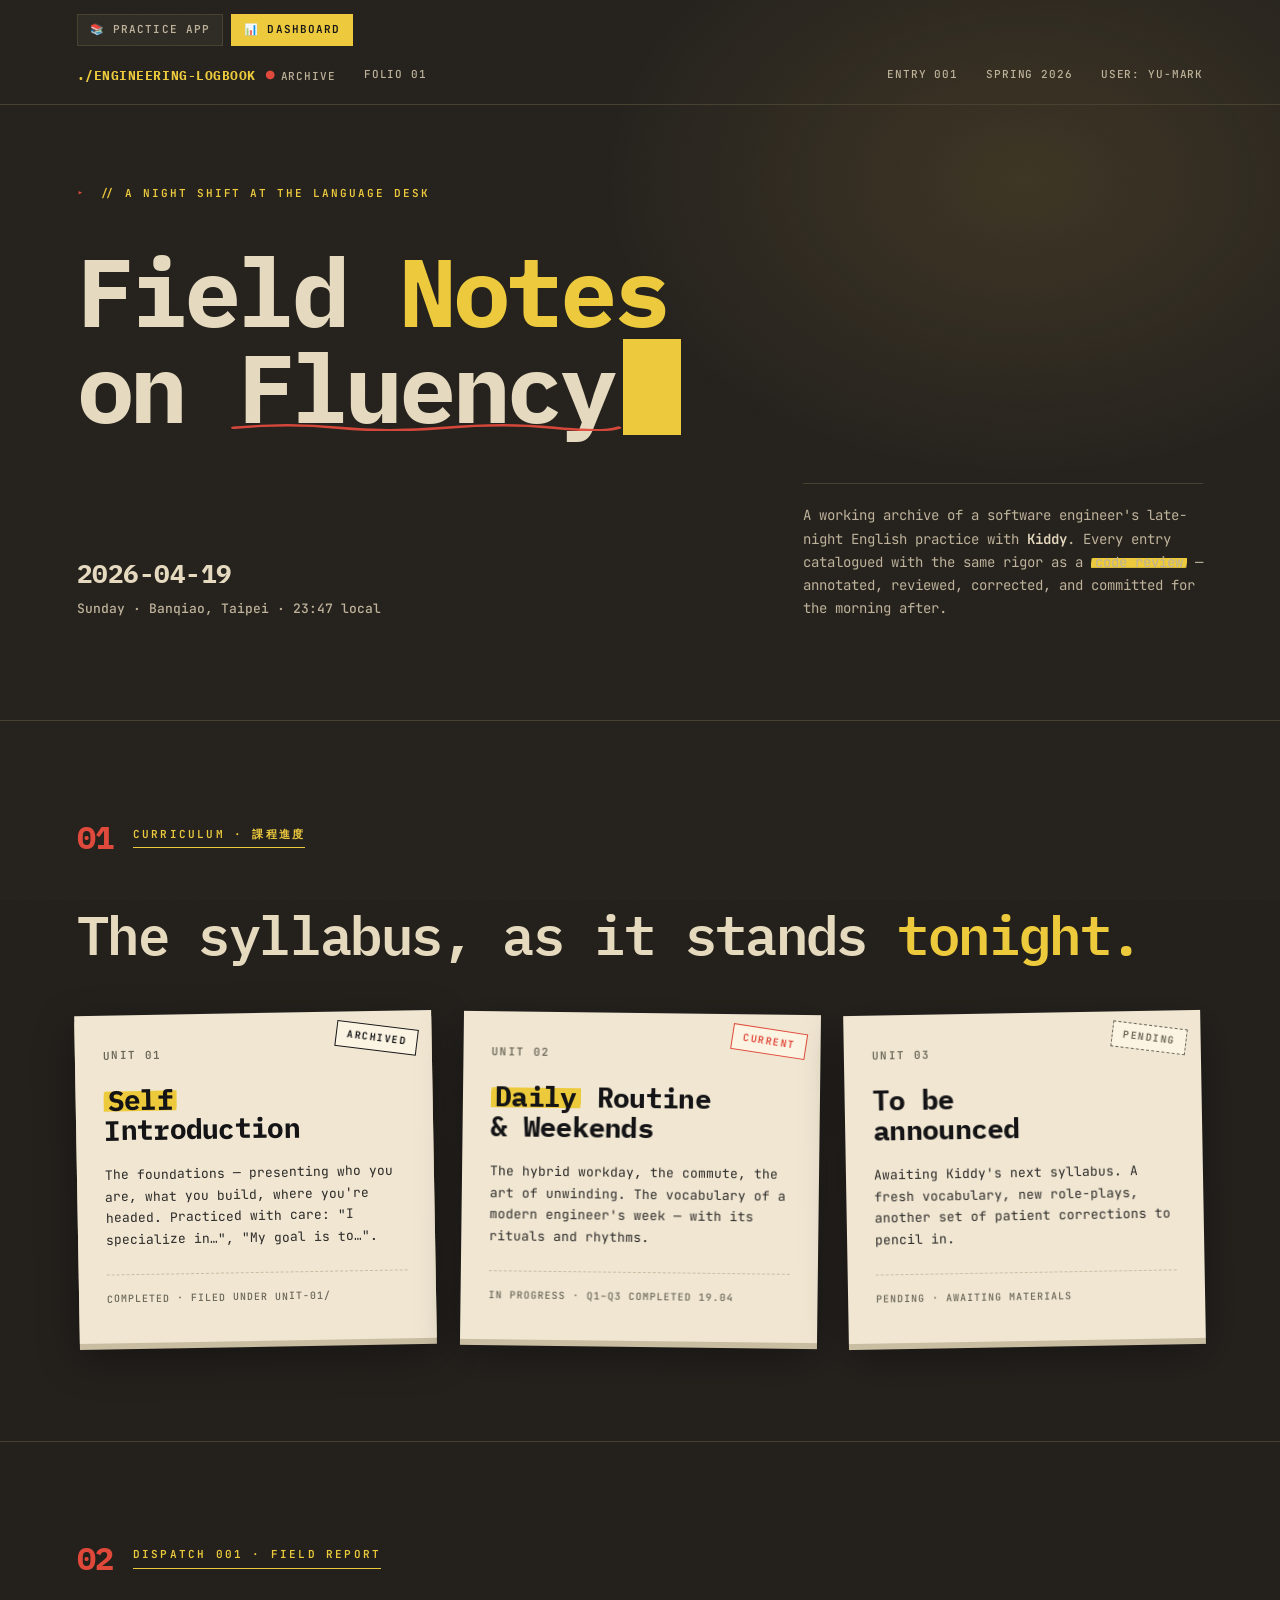
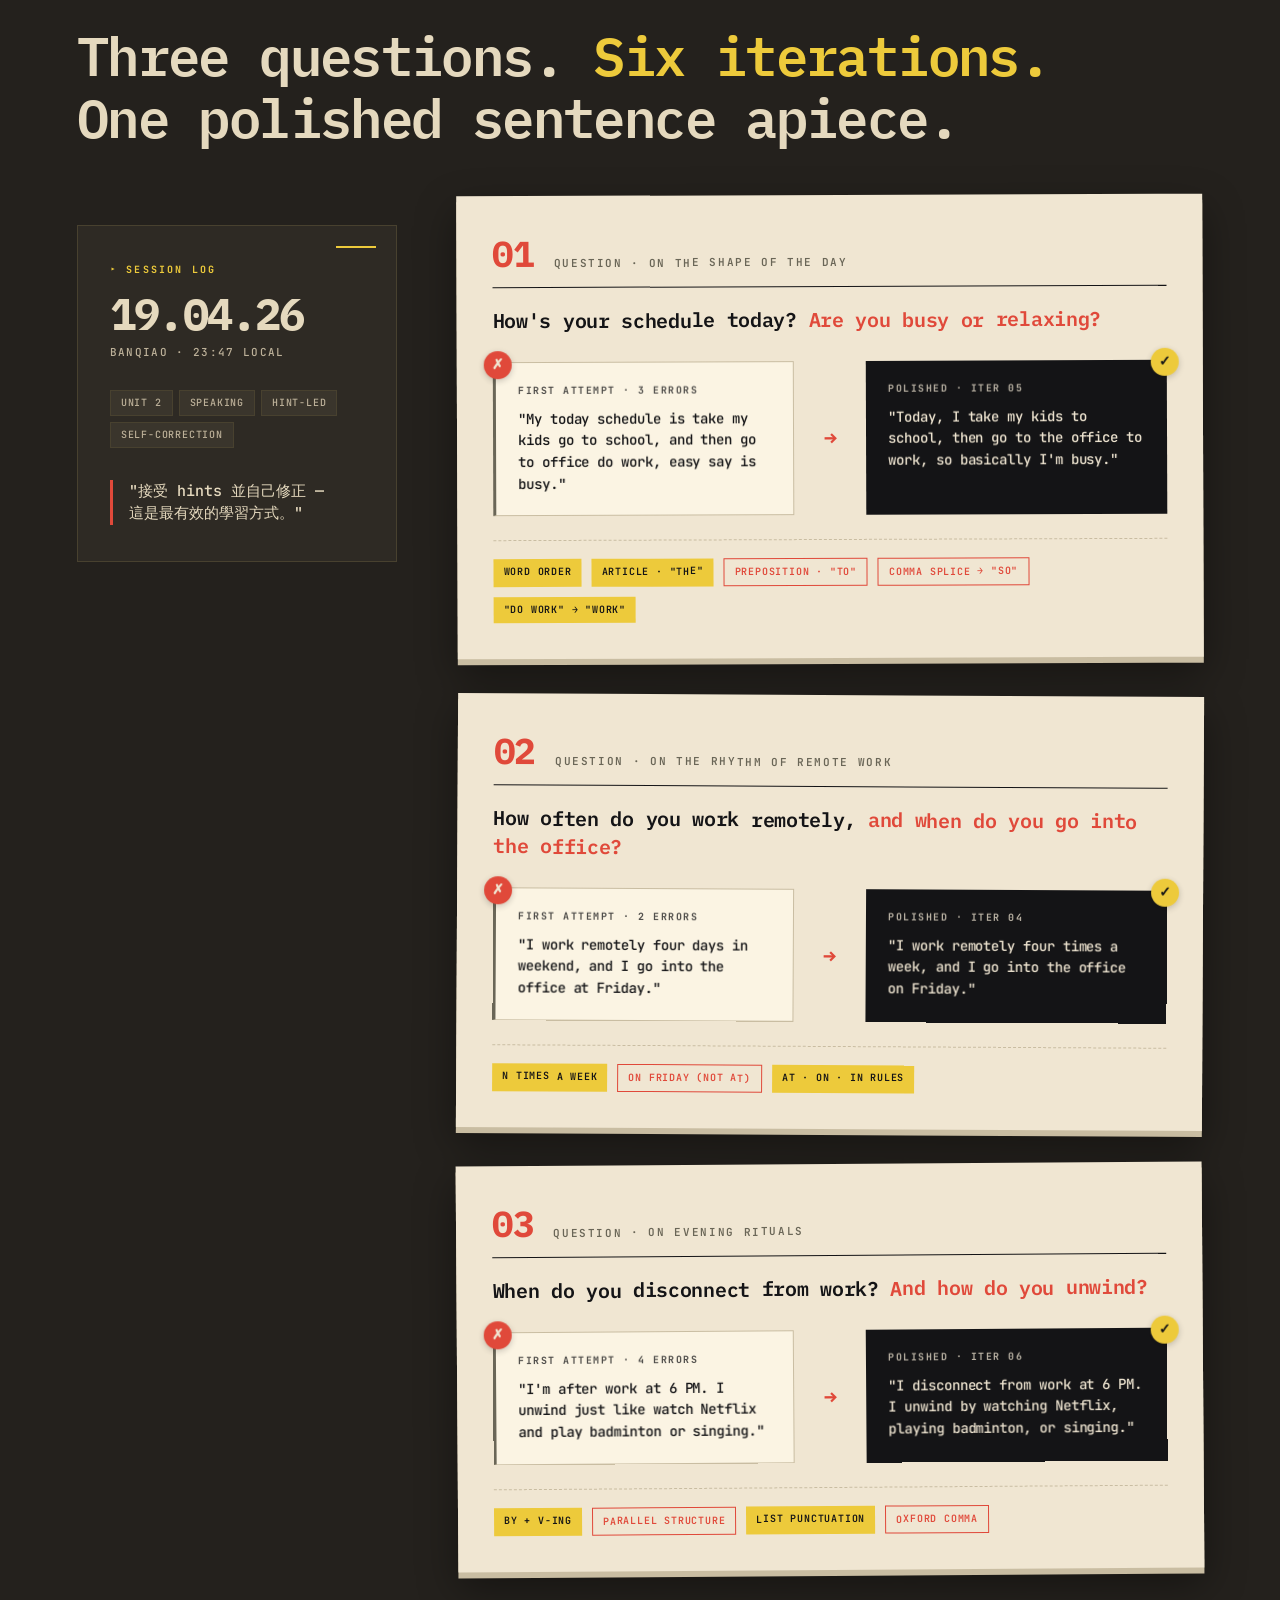
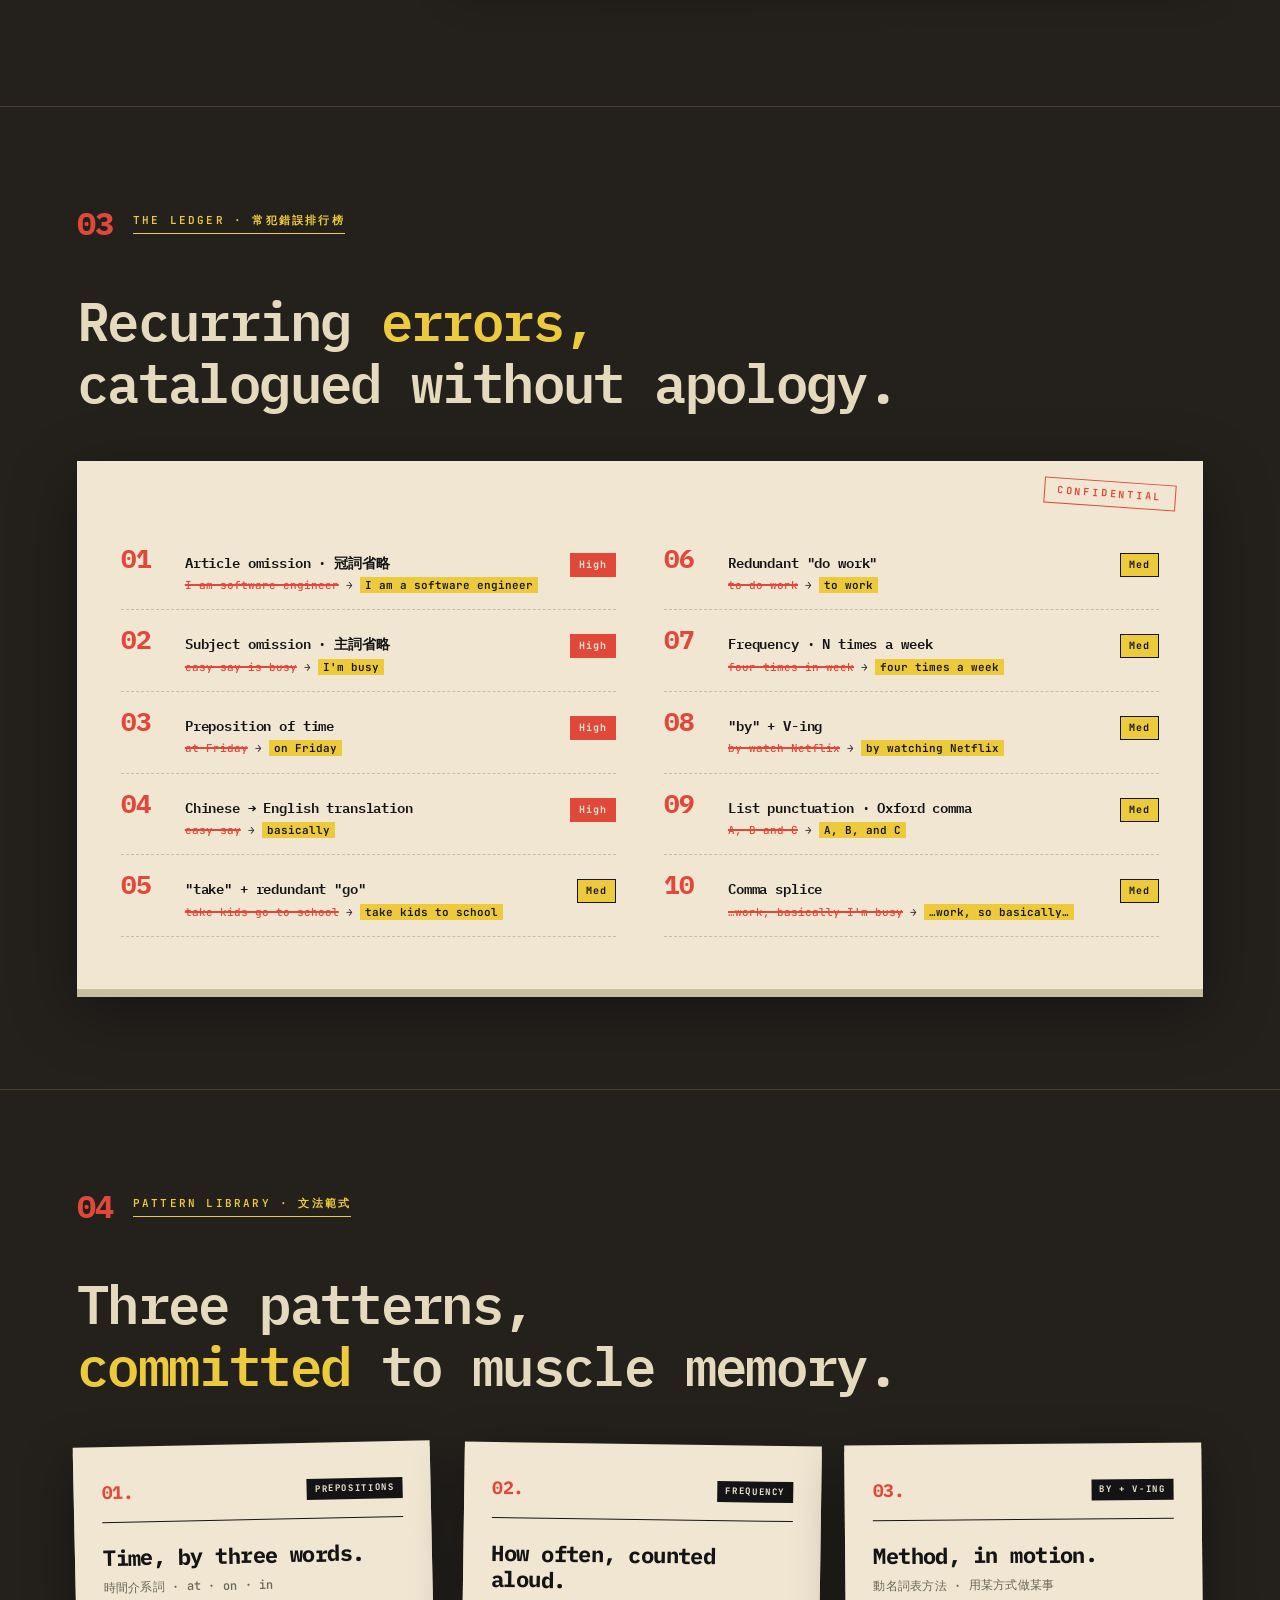
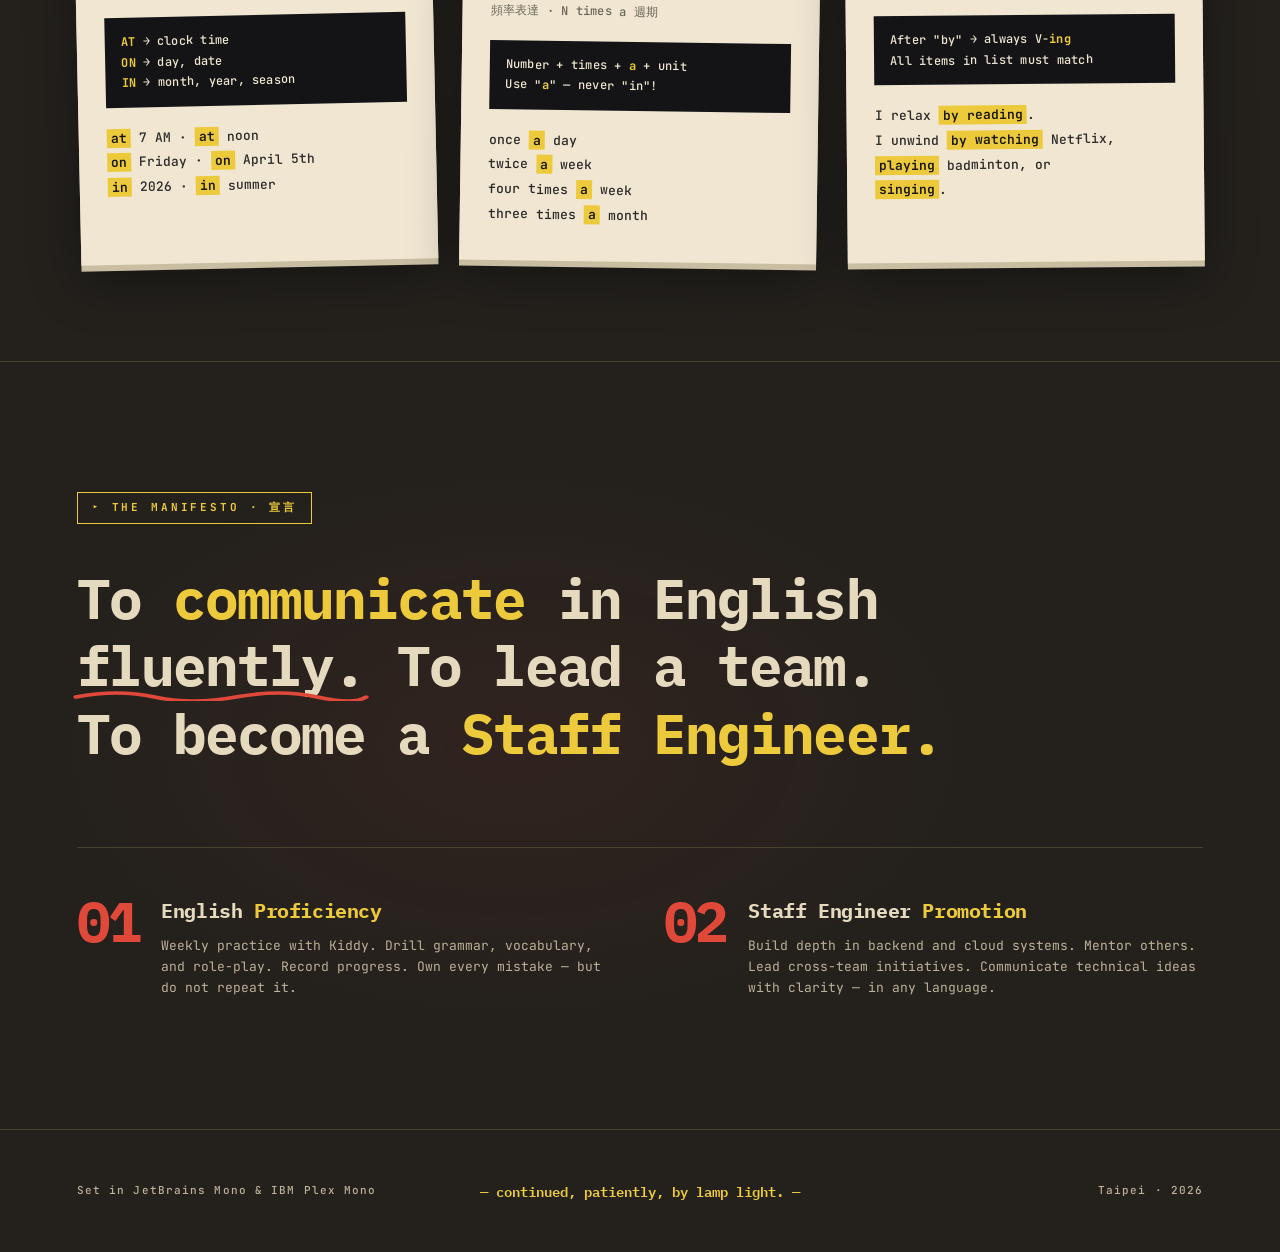
==== commit 74792ec5: "refactor: unify practice app styling with dashboard - Rewrite css/style.css with warm walnut + JetBr" ====
--- a/dashboard.html
+++ b/dashboard.html
@@ -155,6 +155,42 @@
     font-weight: 600;
   }
 
+  /* ═══════ TOP NAV (cross-app navigation) ═══════ */
+
+  .top-nav {
+    display: flex;
+    gap: 8px;
+    padding: 14px 6vw 0;
+    flex-wrap: wrap;
+    position: relative;
+    z-index: 2;
+  }
+
+  .top-nav a {
+    font-family: var(--mono-primary);
+    font-size: 11px;
+    font-weight: 600;
+    letter-spacing: 0.1em;
+    text-transform: uppercase;
+    padding: 6px 12px;
+    border: 1px solid var(--desk-edge);
+    color: var(--text-secondary);
+    text-decoration: none;
+    background: var(--desk-soft);
+    transition: all 0.15s ease;
+  }
+
+  .top-nav a:hover {
+    border-color: var(--highlight);
+    color: var(--highlight);
+  }
+
+  .top-nav a.active {
+    background: var(--highlight);
+    color: var(--ink);
+    border-color: var(--highlight);
+  }
+
   /* ═══════ MASTHEAD ═══════ */
 
   .masthead {
@@ -1056,6 +1092,12 @@
 </style>
 </head>
 <body>
+
+  <!-- ═══════ TOP NAV ═══════ -->
+  <nav class="top-nav">
+    <a href="index.html">📚 Practice App</a>
+    <a href="dashboard.html" class="active">📊 Dashboard</a>
+  </nav>
 
   <!-- ═══════ MASTHEAD ═══════ -->
   <header class="masthead">
